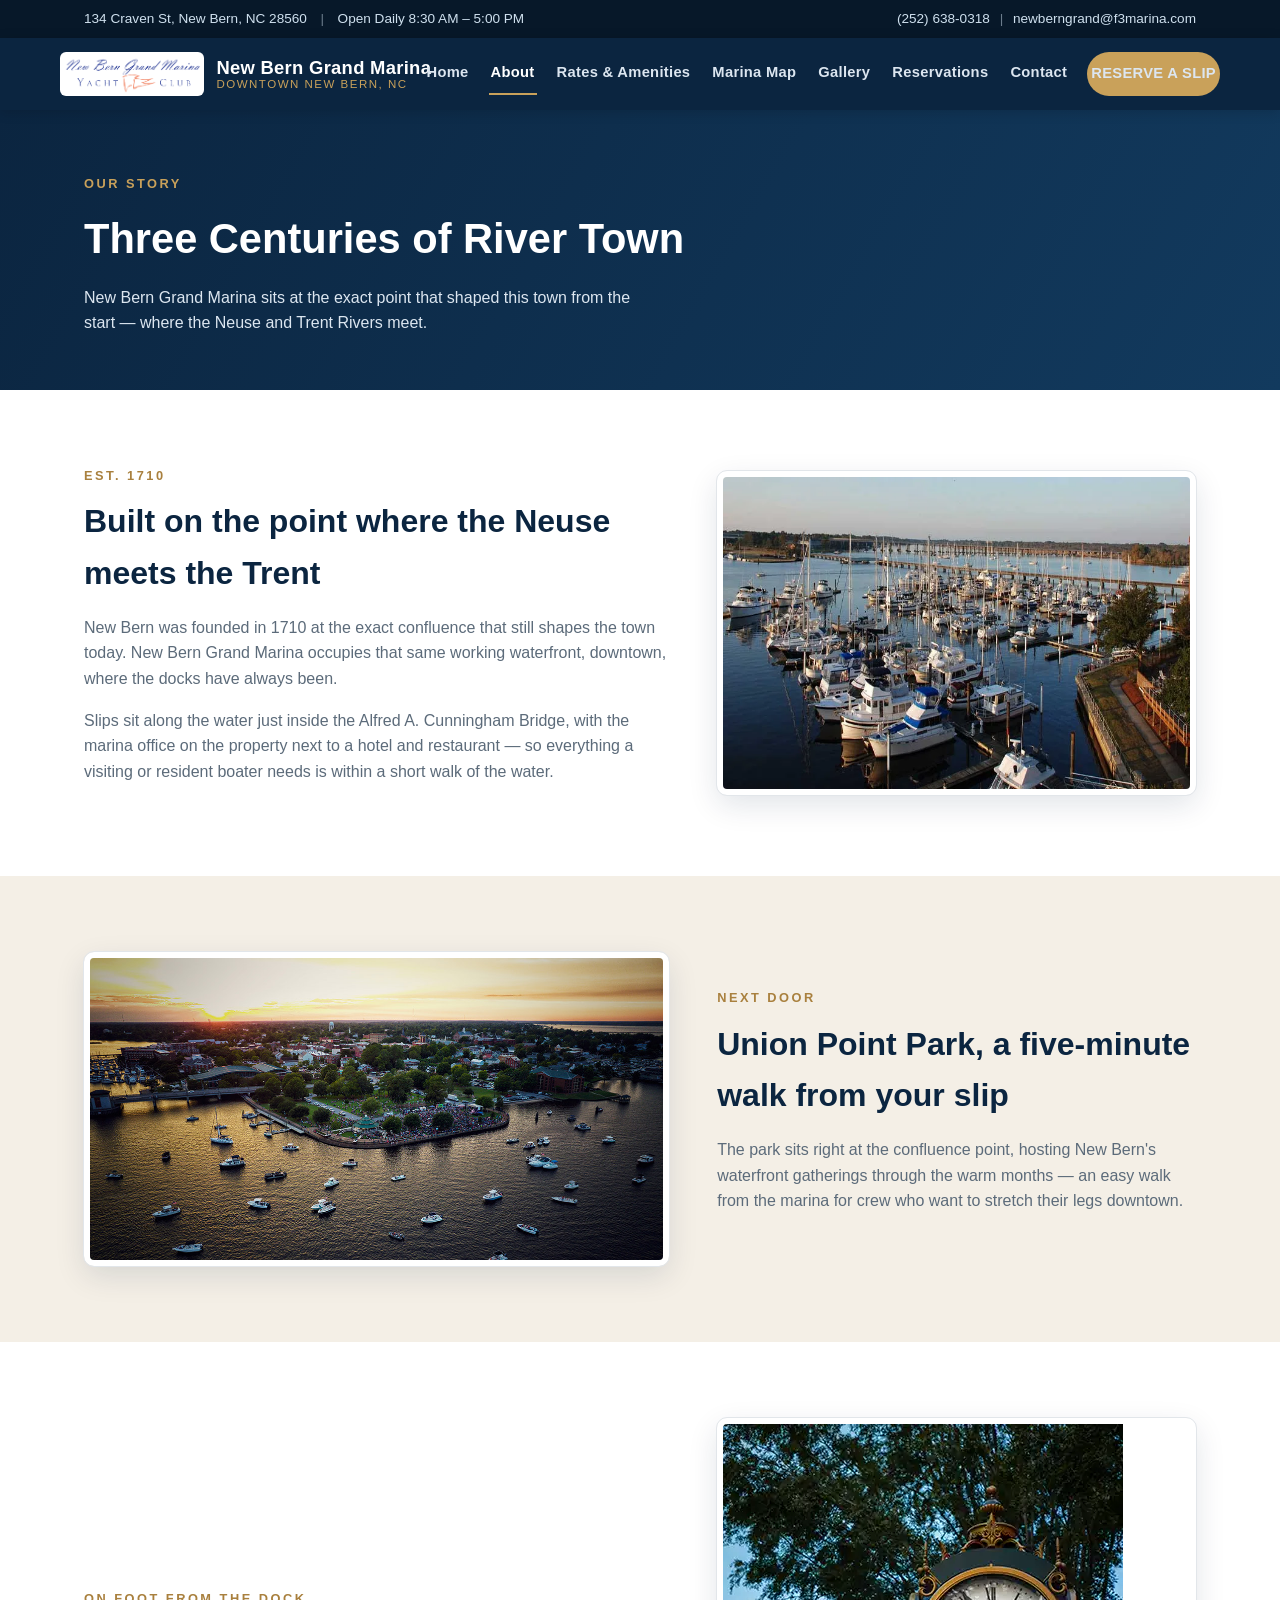
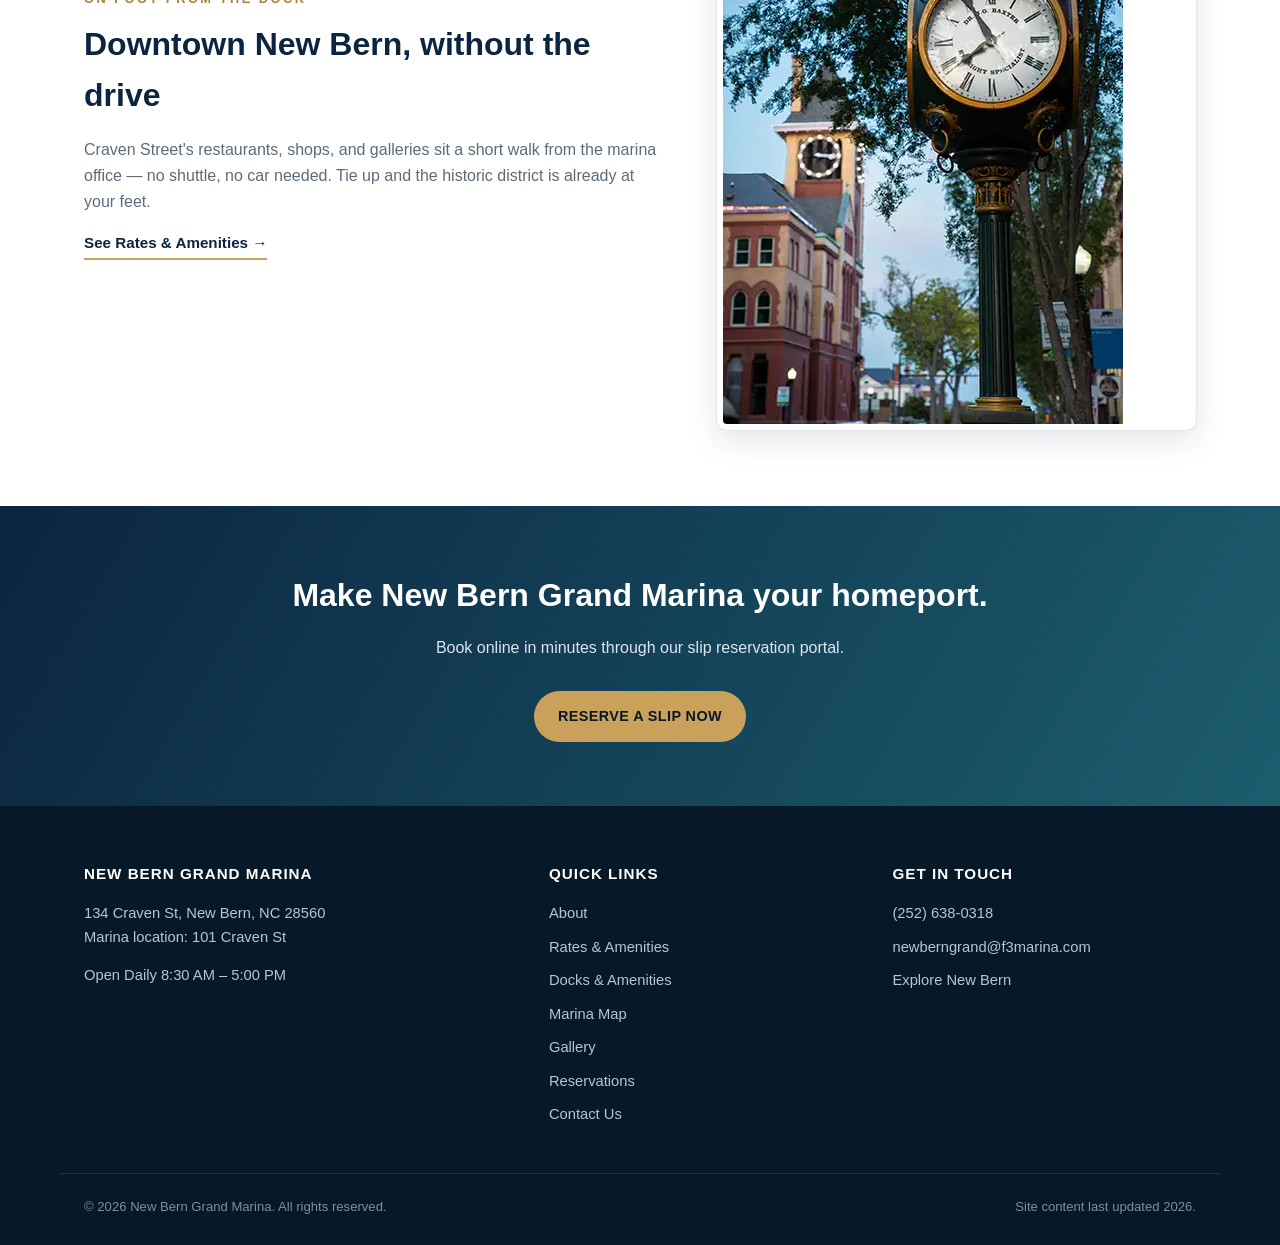
==== about.html @ 991ed27d "Add real photos and About/Amenities/Gallery/Reservations pages Pulls real local photo assets and exp" ====
<!DOCTYPE html>
<html lang="en">
<head>
<meta charset="UTF-8">
<meta name="viewport" content="width=device-width, initial-scale=1.0">
<title>About | New Bern Grand Marina</title>
<meta name="description" content="New Bern Grand Marina sits at the confluence of the Neuse and Trent Rivers, in the heart of historic downtown New Bern, North Carolina.">
<link rel="stylesheet" href="style.css">
</head>
<body>

<div class="topbar">
  <div class="container">
    <div>134 Craven St, New Bern, NC 28560 &nbsp;<span class="sep">|</span>&nbsp; Open Daily 8:30 AM &ndash; 5:00 PM</div>
    <div><a href="tel:+12526380318">(252) 638-0318</a> <span class="sep">|</span> <a href="mailto:newberngrand@f3marina.com">newberngrand@f3marina.com</a></div>
  </div>
</div>

<header class="site-header">
  <div class="container nav-wrap">
    <a href="index.html" class="brand">
      <img src="images/logo.png" alt="New Bern Grand Marina logo">
      <span class="brand-text">
        <span class="name">New Bern Grand Marina</span>
        <span class="tag">Downtown New Bern, NC</span>
      </span>
    </a>
    <button class="nav-toggle" aria-label="Toggle menu" onclick="document.querySelector('.main-nav').classList.toggle('open')">&#9776;</button>
    <nav class="main-nav">
      <a href="index.html">Home</a>
      <a href="about.html" class="active">About</a>
      <a href="rates.html">Rates &amp; Amenities</a>
      <a href="marina-map.html">Marina Map</a>
      <a href="gallery.html">Gallery</a>
      <a href="reservations.html">Reservations</a>
      <a href="contact.html">Contact</a>
      <a href="https://customer.marinago.com/fss2zz08/public" class="btn btn-gold nav-cta" target="_blank" rel="noopener">Reserve a Slip</a>
    </nav>
  </div>
</header>

<div class="page-hero">
  <div class="container">
    <div class="eyebrow">Our Story</div>
    <h1>Three Centuries of River Town</h1>
    <p>New Bern Grand Marina sits at the exact point that shaped this town from the start &mdash; where the Neuse and Trent Rivers meet.</p>
  </div>
</div>

<section>
  <div class="container grid-2">
    <div>
      <div class="eyebrow" style="color:var(--gold-dark);text-transform:uppercase;letter-spacing:2.5px;font-weight:700;font-size:0.8rem;margin-bottom:10px;">Est. 1710</div>
      <h2 style="color:var(--navy);font-size:clamp(1.5rem,3vw,2rem);margin:0 0 16px;">Built on the point where the Neuse meets the Trent</h2>
      <p style="color:var(--muted);">New Bern was founded in 1710 at the exact confluence that still shapes the town today. New Bern Grand Marina occupies that same working waterfront, downtown, where the docks have always been.</p>
      <p style="color:var(--muted);">Slips sit along the water just inside the Alfred A. Cunningham Bridge, with the marina office on the property next to a hotel and restaurant &mdash; so everything a visiting or resident boater needs is within a short walk of the water.</p>
    </div>
    <div>
      <div class="photo-frame">
        <img src="images/marina-golden-hour.webp" alt="New Bern Grand Marina docks at golden hour with downtown New Bern in the background">
      </div>
    </div>
  </div>
</section>

<section class="alt">
  <div class="container grid-2">
    <div>
      <div class="photo-frame">
        <img src="images/union-point-sunset.jpg" alt="Sunset over Union Point Park and the New Bern waterfront, with boats anchored offshore">
      </div>
    </div>
    <div>
      <div class="eyebrow" style="color:var(--gold-dark);text-transform:uppercase;letter-spacing:2.5px;font-weight:700;font-size:0.8rem;margin-bottom:10px;">Next Door</div>
      <h2 style="color:var(--navy);font-size:clamp(1.5rem,3vw,2rem);margin:0 0 16px;">Union Point Park, a five-minute walk from your slip</h2>
      <p style="color:var(--muted);">The park sits right at the confluence point, hosting New Bern's waterfront gatherings through the warm months &mdash; an easy walk from the marina for crew who want to stretch their legs downtown.</p>
    </div>
  </div>
</section>

<section>
  <div class="container grid-2">
    <div>
      <div class="eyebrow" style="color:var(--gold-dark);text-transform:uppercase;letter-spacing:2.5px;font-weight:700;font-size:0.8rem;margin-bottom:10px;">On Foot From the Dock</div>
      <h2 style="color:var(--navy);font-size:clamp(1.5rem,3vw,2rem);margin:0 0 16px;">Downtown New Bern, without the drive</h2>
      <p style="color:var(--muted);">Craven Street's restaurants, shops, and galleries sit a short walk from the marina office &mdash; no shuttle, no car needed. Tie up and the historic district is already at your feet.</p>
      <a href="rates.html" class="btn-ghost">See Rates &amp; Amenities &rarr;</a>
    </div>
    <div>
      <div class="photo-frame">
        <img src="images/downtown-clock.webp" alt="Historic clock on Craven Street in downtown New Bern near dusk">
      </div>
    </div>
  </div>
</section>

<div class="cta-banner">
  <div class="container">
    <h2>Make New Bern Grand Marina your homeport.</h2>
    <p>Book online in minutes through our slip reservation portal.</p>
    <a href="https://customer.marinago.com/fss2zz08/public" class="btn btn-gold" target="_blank" rel="noopener">Reserve a Slip Now</a>
  </div>
</div>

<footer class="site-footer">
  <div class="container footer-grid">
    <div>
      <h4>New Bern Grand Marina</h4>
      <p>134 Craven St, New Bern, NC 28560<br>Marina location: 101 Craven St</p>
      <p>Open Daily 8:30 AM &ndash; 5:00 PM</p>
    </div>
    <div>
      <h4>Quick Links</h4>
      <a class="flink" href="about.html">About</a>
      <a class="flink" href="rates.html">Rates &amp; Amenities</a>
      <a class="flink" href="amenities.html">Docks &amp; Amenities</a>
      <a class="flink" href="marina-map.html">Marina Map</a>
      <a class="flink" href="gallery.html">Gallery</a>
      <a class="flink" href="reservations.html">Reservations</a>
      <a class="flink" href="contact.html">Contact Us</a>
    </div>
    <div>
      <h4>Get In Touch</h4>
      <a class="flink" href="tel:+12526380318">(252) 638-0318</a>
      <a class="flink" href="mailto:newberngrand@f3marina.com">newberngrand@f3marina.com</a>
      <a class="flink" href="https://visitnewbern.com/" target="_blank" rel="noopener">Explore New Bern</a>
    </div>
  </div>
  <div class="container footer-bottom">
    <div>&copy; <span id="year"></span> New Bern Grand Marina. All rights reserved.</div>
    <div>Site content last updated 2026.</div>
  </div>
</footer>

<script>document.getElementById('year').textContent = new Date().getFullYear();</script>
</body>
</html>
---- style.css ----
/* New Bern Grand Marina — site styles */

:root {
  --navy: #0b2540;
  --navy-dark: #071829;
  --navy-mid: #123a5e;
  --teal: #1c5d6e;
  --gold: #c9a15a;
  --gold-dark: #a9803e;
  --sand: #f4efe6;
  --white: #ffffff;
  --ink: #1c2733;
  --muted: #5c6b7a;
  --line: #e2e6ea;
  --radius: 10px;
  --shadow: 0 10px 30px rgba(11, 37, 64, 0.12);
}

* { box-sizing: border-box; }

html { scroll-behavior: smooth; }

body {
  margin: 0;
  font-family: "Segoe UI", -apple-system, BlinkMacSystemFont, "Helvetica Neue", Arial, sans-serif;
  color: var(--ink);
  background: var(--white);
  line-height: 1.6;
}

img { max-width: 100%; display: block; }

a { color: inherit; text-decoration: none; }

.container {
  width: 100%;
  max-width: 1160px;
  margin: 0 auto;
  padding: 0 24px;
}

/* Top utility bar */
.topbar {
  background: var(--navy-dark);
  color: #cfe0ee;
  font-size: 0.85rem;
}
.topbar .container {
  display: flex;
  flex-wrap: wrap;
  gap: 8px 24px;
  align-items: center;
  justify-content: space-between;
  padding-top: 8px;
  padding-bottom: 8px;
}
.topbar a { color: #cfe0ee; }
.topbar a:hover { color: var(--gold); }
.topbar .sep { opacity: 0.5; margin: 0 6px; }

/* Header / nav */
header.site-header {
  background: var(--navy);
  box-shadow: 0 2px 12px rgba(0,0,0,0.15);
  position: sticky;
  top: 0;
  z-index: 50;
}
.nav-wrap {
  display: flex;
  align-items: center;
  justify-content: space-between;
  padding: 14px 0;
  gap: 20px;
}
.brand {
  display: flex;
  align-items: center;
  gap: 12px;
  color: var(--white);
}
.brand img {
  height: 44px;
  width: auto;
  background: var(--white);
  border-radius: 6px;
  padding: 3px;
}
.brand-text {
  display: flex;
  flex-direction: column;
  line-height: 1.15;
}
.brand-text .name {
  font-weight: 700;
  font-size: 1.15rem;
  letter-spacing: 0.3px;
  white-space: nowrap;
}
.brand-text .tag {
  font-size: 0.72rem;
  color: var(--gold);
  text-transform: uppercase;
  letter-spacing: 1.5px;
  white-space: nowrap;
}

nav.main-nav {
  display: flex;
  align-items: center;
  gap: 18px;
}
nav.main-nav a {
  color: #dce6f0;
  font-size: 0.92rem;
  font-weight: 600;
  letter-spacing: 0.3px;
  padding: 8px 2px;
  border-bottom: 2px solid transparent;
  transition: color 0.15s, border-color 0.15s;
  white-space: nowrap;
}
nav.main-nav a:hover,
nav.main-nav a.active {
  color: var(--white);
  border-bottom-color: var(--gold);
}

.btn {
  display: inline-block;
  padding: 12px 22px;
  border-radius: 999px;
  font-weight: 700;
  font-size: 0.9rem;
  letter-spacing: 0.4px;
  text-transform: uppercase;
  transition: transform 0.15s ease, box-shadow 0.15s ease, background 0.15s ease;
  border: 2px solid transparent;
}
.btn-gold {
  background: var(--gold);
  color: var(--navy-dark);
}
.btn-gold:hover {
  background: var(--gold-dark);
  transform: translateY(-1px);
  box-shadow: 0 6px 16px rgba(201,161,90,0.4);
}
.btn-outline {
  background: transparent;
  color: var(--white);
  border-color: rgba(255,255,255,0.5);
}
.btn-outline:hover {
  border-color: var(--white);
  background: rgba(255,255,255,0.08);
}

.nav-toggle {
  display: none;
  background: none;
  border: none;
  color: var(--white);
  font-size: 1.6rem;
  cursor: pointer;
}

/* Hero */
.hero {
  position: relative;
  color: var(--white);
  background:
    linear-gradient(160deg, rgba(7,24,41,0.88) 10%, rgba(18,58,94,0.72) 55%, rgba(28,93,110,0.65) 100%),
    repeating-linear-gradient(115deg, rgba(255,255,255,0.05) 0 2px, transparent 2px 40px),
    linear-gradient(120deg, #0b2540 0%, #123a5e 45%, #1c5d6e 100%);
  padding: 110px 0 90px;
  overflow: hidden;
}
.hero::after {
  content: "";
  position: absolute;
  left: 0; right: 0; bottom: -1px;
  height: 60px;
  background: var(--white);
  clip-path: polygon(0 60%, 5% 55%, 12% 62%, 20% 50%, 30% 62%, 40% 48%, 52% 62%, 62% 50%, 74% 64%, 85% 50%, 93% 62%, 100% 55%, 100% 100%, 0 100%);
}
.hero .container { position: relative; z-index: 2; }
.hero-eyebrow {
  color: var(--gold);
  text-transform: uppercase;
  letter-spacing: 3px;
  font-weight: 700;
  font-size: 0.85rem;
  margin-bottom: 18px;
}
.hero h1 {
  font-size: clamp(2.1rem, 4.5vw, 3.4rem);
  line-height: 1.15;
  margin: 0 0 20px;
  max-width: 720px;
}
.hero p.lead {
  font-size: 1.15rem;
  color: #dce6f0;
  max-width: 560px;
  margin: 0 0 34px;
}
.hero-ctas { display: flex; gap: 16px; flex-wrap: wrap; }

/* Quick facts strip */
.facts {
  background: var(--sand);
  border-bottom: 1px solid var(--line);
}
.facts .container {
  display: grid;
  grid-template-columns: repeat(4, 1fr);
  gap: 20px;
  padding-top: 32px;
  padding-bottom: 32px;
}
.facts .container.facts-row {
  display: flex;
  align-items: center;
  justify-content: center;
  flex-wrap: wrap;
  gap: 28px;
}
.fact {
  text-align: center;
  padding: 0 8px;
}
.facts-row .fact {
  flex: 0 1 180px;
}
.fact .num {
  font-size: 1.6rem;
  font-weight: 800;
  color: var(--navy);
}
.fact .label {
  font-size: 0.85rem;
  color: var(--muted);
  margin-top: 4px;
}
.boat-icon {
  flex: 0 0 auto;
  color: var(--gold-dark);
}
.boat-icon svg {
  width: 48px;
  height: 36px;
  display: block;
}

/* Sections */
section { padding: 76px 0; }
section.alt { background: var(--sand); }
.section-head {
  max-width: 640px;
  margin: 0 auto 48px;
  text-align: center;
}
.section-head .eyebrow {
  color: var(--gold-dark);
  text-transform: uppercase;
  letter-spacing: 2.5px;
  font-weight: 700;
  font-size: 0.8rem;
  margin-bottom: 10px;
}
.section-head h2 {
  font-size: clamp(1.6rem, 3vw, 2.2rem);
  color: var(--navy);
  margin: 0 0 14px;
}
.section-head p {
  color: var(--muted);
  margin: 0;
}

/* Amenity cards */
.grid-3 {
  display: grid;
  grid-template-columns: repeat(3, 1fr);
  gap: 26px;
}
.grid-2 {
  display: grid;
  grid-template-columns: 1.1fr 0.9fr;
  gap: 48px;
  align-items: center;
}
.card {
  background: var(--white);
  border: 1px solid var(--line);
  border-radius: var(--radius);
  padding: 30px 26px;
  box-shadow: var(--shadow);
}
.card .icon {
  width: 52px;
  height: 52px;
  border-radius: 50%;
  background: var(--navy);
  color: var(--gold);
  display: flex;
  align-items: center;
  justify-content: center;
  font-size: 1.4rem;
  margin-bottom: 18px;
}
.card h3 {
  margin: 0 0 8px;
  color: var(--navy);
  font-size: 1.1rem;
}
.card p {
  margin: 0;
  color: var(--muted);
  font-size: 0.95rem;
}

/* Info callout */
.callout {
  background: var(--navy);
  color: var(--white);
  border-radius: var(--radius);
  padding: 40px;
}
.callout h3 { color: var(--gold); margin-top: 0; }
.callout p { color: #dce6f0; }

/* Photo frame */
.photo-frame {
  border-radius: var(--radius);
  overflow: hidden;
  box-shadow: var(--shadow);
  border: 6px solid var(--white);
  outline: 1px solid var(--line);
}

/* Rates table */
.rates-table {
  width: 100%;
  border-collapse: collapse;
  background: var(--white);
  border-radius: var(--radius);
  overflow: hidden;
  box-shadow: var(--shadow);
}
.rates-table th, .rates-table td {
  padding: 16px 20px;
  text-align: left;
  border-bottom: 1px solid var(--line);
}
.rates-table th {
  background: var(--navy);
  color: var(--white);
  font-size: 0.85rem;
  text-transform: uppercase;
  letter-spacing: 0.5px;
}
.rates-table tr:last-child td { border-bottom: none; }
.rates-table td.price {
  font-weight: 700;
  color: var(--navy);
  white-space: nowrap;
}
.note-list {
  margin-top: 26px;
  padding: 22px 24px;
  background: var(--sand);
  border-left: 4px solid var(--gold);
  border-radius: 6px;
}
.note-list ul { margin: 8px 0 0; padding-left: 20px; color: var(--muted); }
.note-list p:first-child { margin-top: 0; font-weight: 700; color: var(--navy); }

/* CTA banner */
.cta-banner {
  background: linear-gradient(120deg, var(--navy) 0%, var(--teal) 100%);
  color: var(--white);
  text-align: center;
  padding: 64px 0;
}
.cta-banner h2 { margin: 0 0 14px; font-size: clamp(1.5rem, 3vw, 2rem); }
.cta-banner p { color: #dce6f0; margin: 0 0 30px; }

/* Ghost link (for light backgrounds) */
.btn-ghost {
  display: inline-flex;
  align-items: center;
  gap: 8px;
  color: var(--navy);
  font-weight: 700;
  font-size: 0.95rem;
  border-bottom: 2px solid var(--gold);
  padding-bottom: 2px;
}
.btn-ghost:hover { color: var(--gold-dark); }

/* Checklist */
.list-check {
  list-style: none;
  margin: 0;
  padding: 0;
}
.list-check li {
  display: flex;
  align-items: flex-start;
  gap: 12px;
  margin-bottom: 14px;
  color: var(--ink);
}
.list-check svg {
  flex: 0 0 auto;
  width: 20px;
  height: 20px;
  color: var(--gold-dark);
  margin-top: 2px;
}

/* Gallery */
.gallery-grid {
  display: grid;
  grid-template-columns: repeat(3, 1fr);
  gap: 24px;
}
.gallery-grid .photo-frame img {
  aspect-ratio: 4/3;
  object-fit: cover;
  width: 100%;
}
.gallery-caption {
  text-align: center;
  color: var(--muted);
  font-size: 0.88rem;
  margin: 10px 0 0;
}
@media (max-width: 900px) {
  .gallery-grid { grid-template-columns: 1fr 1fr; }
}
@media (max-width: 600px) {
  .gallery-grid { grid-template-columns: 1fr; }
}

/* Contact page */
.contact-grid {
  display: grid;
  grid-template-columns: 1fr 1fr;
  gap: 40px;
}
.contact-card {
  background: var(--white);
  border: 1px solid var(--line);
  border-radius: var(--radius);
  padding: 28px;
  box-shadow: var(--shadow);
  margin-bottom: 20px;
}
.contact-card h3 {
  color: var(--navy);
  margin-top: 0;
  font-size: 1.05rem;
}
.contact-card .row {
  display: flex;
  gap: 12px;
  margin-bottom: 10px;
  font-size: 0.96rem;
}
.contact-card .row strong { color: var(--navy); min-width: 82px; display: inline-block; }
.map-embed {
  border-radius: var(--radius);
  overflow: hidden;
  box-shadow: var(--shadow);
  border: 1px solid var(--line);
}
.map-embed iframe { width: 100%; height: 260px; border: 0; display: block; }

/* Footer */
footer.site-footer {
  background: var(--navy-dark);
  color: #b7c6d4;
  padding: 56px 0 28px;
}
.footer-grid {
  display: grid;
  grid-template-columns: 1.4fr 1fr 1fr;
  gap: 40px;
  padding-bottom: 36px;
  border-bottom: 1px solid rgba(255,255,255,0.1);
}
.footer-grid h4 {
  color: var(--white);
  font-size: 0.95rem;
  text-transform: uppercase;
  letter-spacing: 1px;
  margin: 0 0 16px;
}
.footer-grid p, .footer-grid a { color: #b7c6d4; font-size: 0.92rem; }
.footer-grid a:hover { color: var(--gold); }
.footer-grid .flink { display: block; margin-bottom: 10px; }
.footer-bottom {
  padding-top: 22px;
  display: flex;
  justify-content: space-between;
  flex-wrap: wrap;
  gap: 10px;
  font-size: 0.82rem;
  color: #7c8ea0;
}

/* Page hero (interior pages) */
.page-hero {
  background: linear-gradient(120deg, var(--navy) 0%, var(--navy-mid) 100%);
  color: var(--white);
  padding: 64px 0 54px;
}
.page-hero .eyebrow {
  color: var(--gold);
  text-transform: uppercase;
  letter-spacing: 2.5px;
  font-weight: 700;
  font-size: 0.8rem;
  margin-bottom: 12px;
}
.page-hero h1 { margin: 0; font-size: clamp(1.8rem, 3.5vw, 2.6rem); }
.page-hero p { color: #dce6f0; margin: 12px 0 0; max-width: 560px; }

.map-caption {
  text-align: center;
  color: var(--muted);
  margin-top: 16px;
  font-size: 0.92rem;
}

/* Responsive */
@media (max-width: 900px) {
  .grid-3 { grid-template-columns: 1fr 1fr; }
  .grid-2 { grid-template-columns: 1fr; }
  .contact-grid { grid-template-columns: 1fr; }
  .footer-grid { grid-template-columns: 1fr 1fr; }
  .facts .container { grid-template-columns: 1fr 1fr; }
  .boat-icon { display: none; }
}

@media (max-width: 1180px) {
  nav.main-nav {
    position: absolute;
    top: 100%;
    left: 0;
    right: 0;
    background: var(--navy);
    flex-direction: column;
    align-items: flex-start;
    padding: 12px 24px 20px;
    gap: 14px;
    display: none;
    box-shadow: 0 12px 20px rgba(0,0,0,0.2);
  }
  nav.main-nav.open { display: flex; }
  .nav-toggle { display: block; }
  .nav-cta { margin-top: 6px; }
}

@media (max-width: 720px) {
  .grid-3 { grid-template-columns: 1fr; }
  .footer-grid { grid-template-columns: 1fr; }
  .facts .container { grid-template-columns: 1fr 1fr; }
  .hero { padding: 80px 0 70px; }
}

@media (max-width: 480px) {
  .brand { min-width: 0; }
  .brand-text { min-width: 0; overflow: hidden; }
  .brand-text .name {
    font-size: 0.95rem;
    overflow: hidden;
    text-overflow: ellipsis;
  }
  .brand-text .tag { display: none; }
  .brand img { height: 36px; }
}
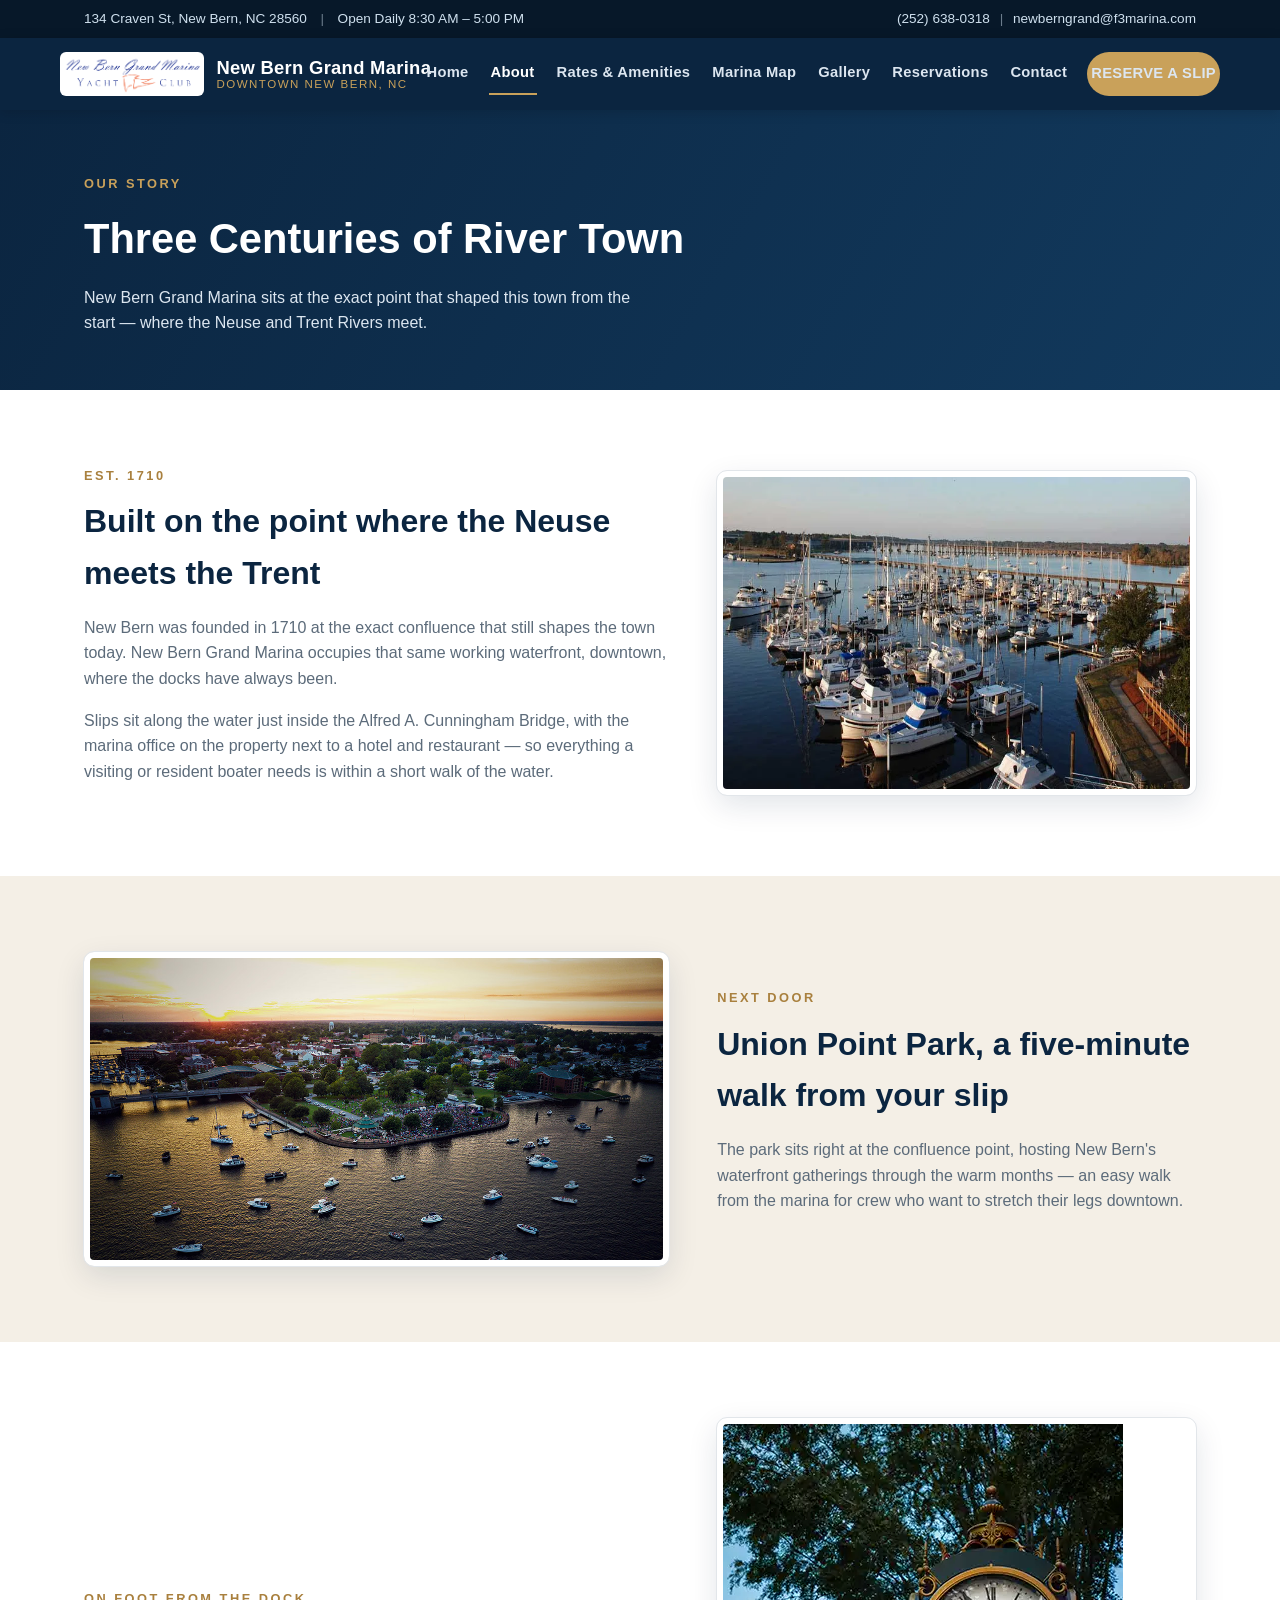
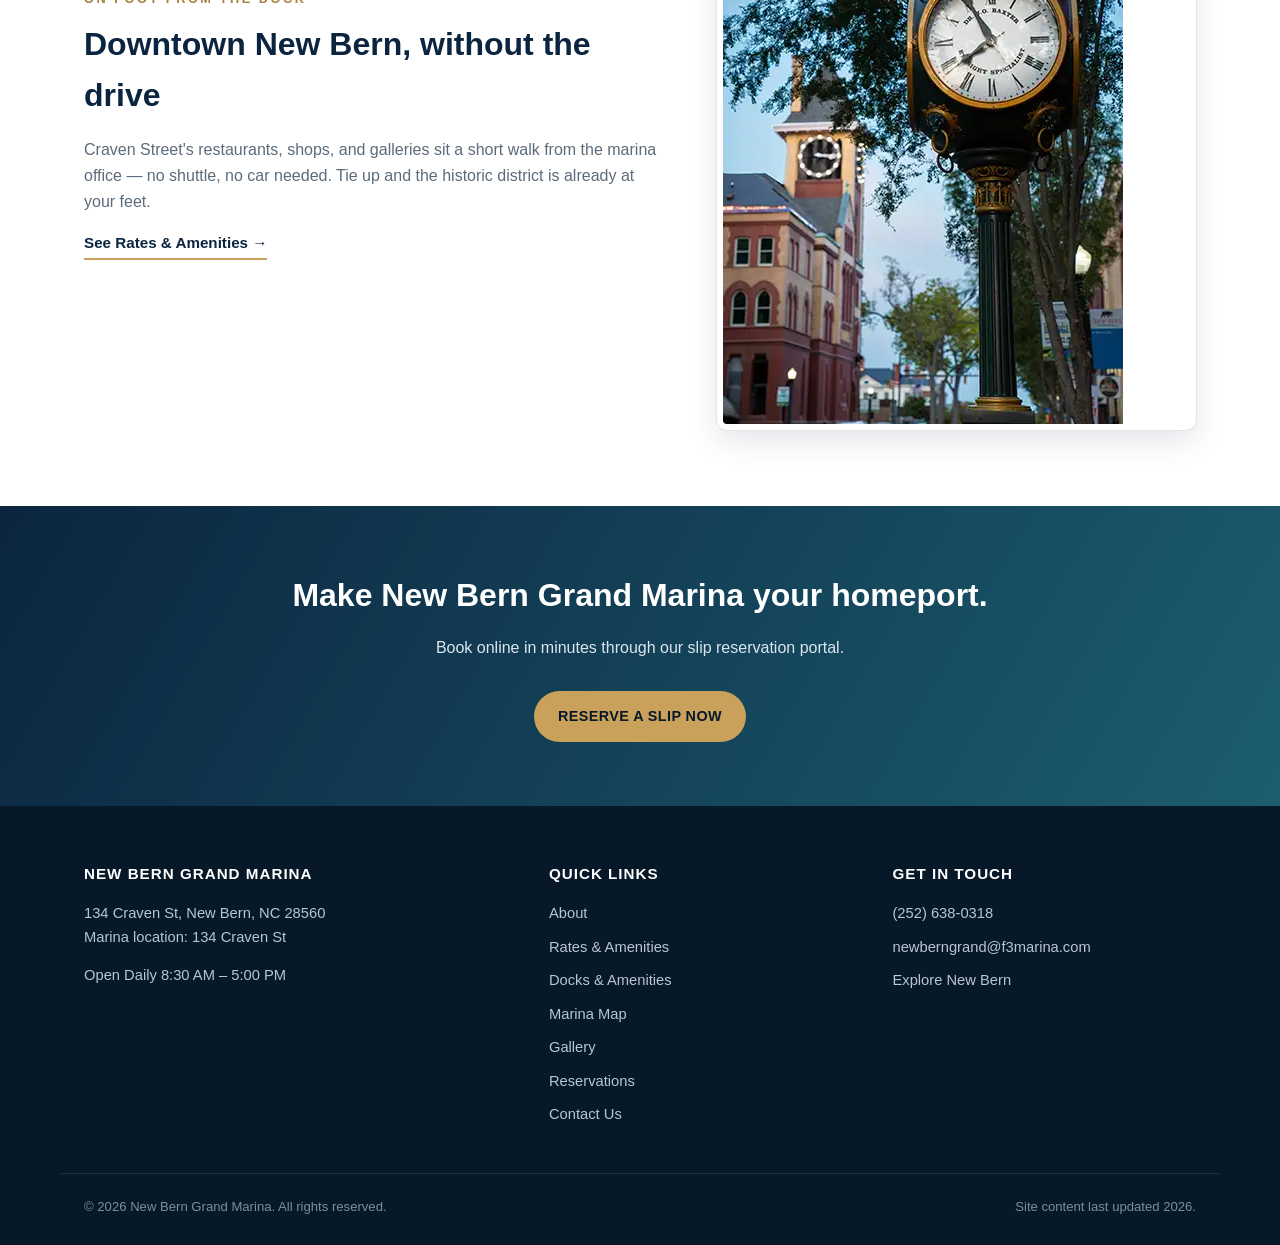
==== commit 7c77a890: "Correct remaining 101 Craven St references to 134 Craven St Co-Authored-By: Claude Sonnet 5 <noreply" ====
--- a/about.html
+++ b/about.html
@@ -106,7 +106,7 @@
   <div class="container footer-grid">
     <div>
       <h4>New Bern Grand Marina</h4>
-      <p>134 Craven St, New Bern, NC 28560<br>Marina location: 101 Craven St</p>
+      <p>134 Craven St, New Bern, NC 28560<br>Marina location: 134 Craven St</p>
       <p>Open Daily 8:30 AM &ndash; 5:00 PM</p>
     </div>
     <div>
--- a/style.css
+++ b/style.css
@@ -170,9 +170,10 @@
   position: relative;
   color: var(--white);
   background:
-    linear-gradient(160deg, rgba(7,24,41,0.88) 10%, rgba(18,58,94,0.72) 55%, rgba(28,93,110,0.65) 100%),
-    repeating-linear-gradient(115deg, rgba(255,255,255,0.05) 0 2px, transparent 2px 40px),
-    linear-gradient(120deg, #0b2540 0%, #123a5e 45%, #1c5d6e 100%);
+    linear-gradient(160deg, rgba(7,24,41,0.88) 10%, rgba(18,58,94,0.72) 55%, rgba(28,93,110,0.55) 100%),
+    url('images/waterview.png');
+  background-size: cover;
+  background-position: center 87%;
   padding: 110px 0 90px;
   overflow: hidden;
 }
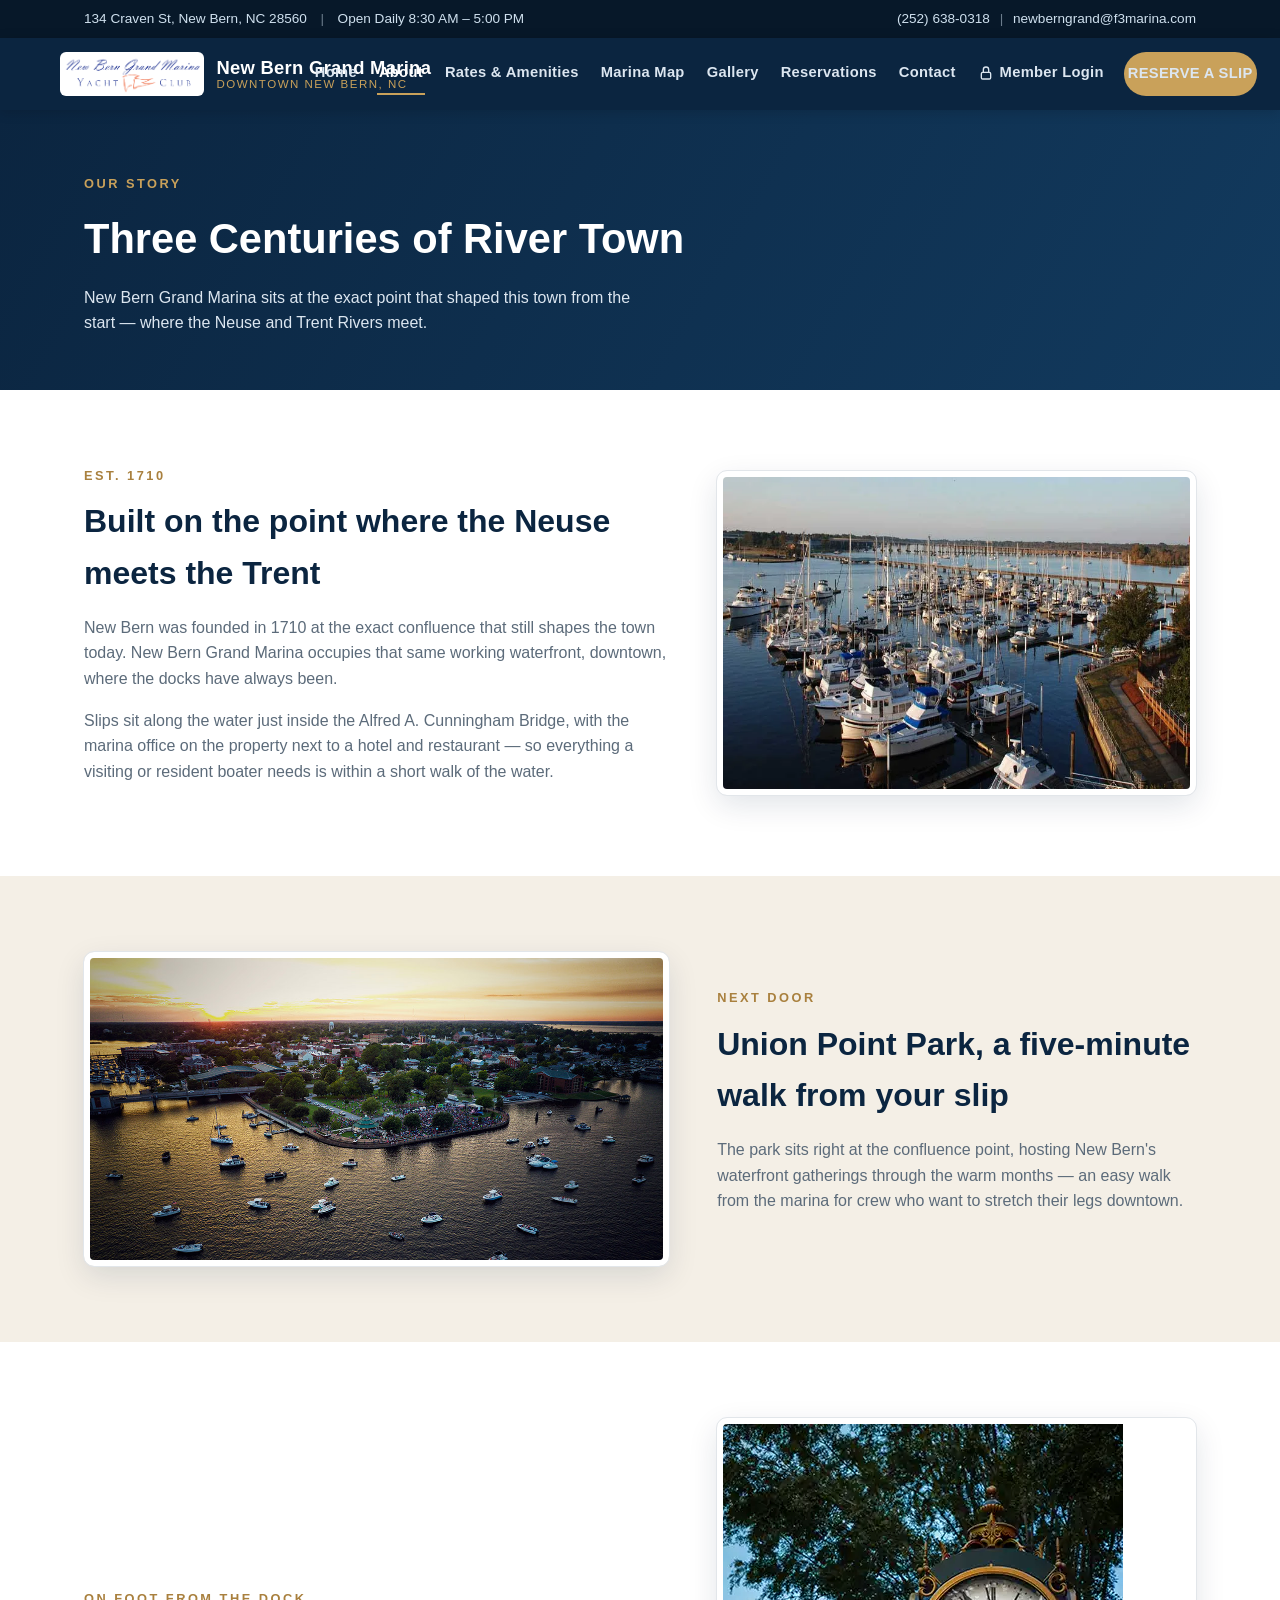
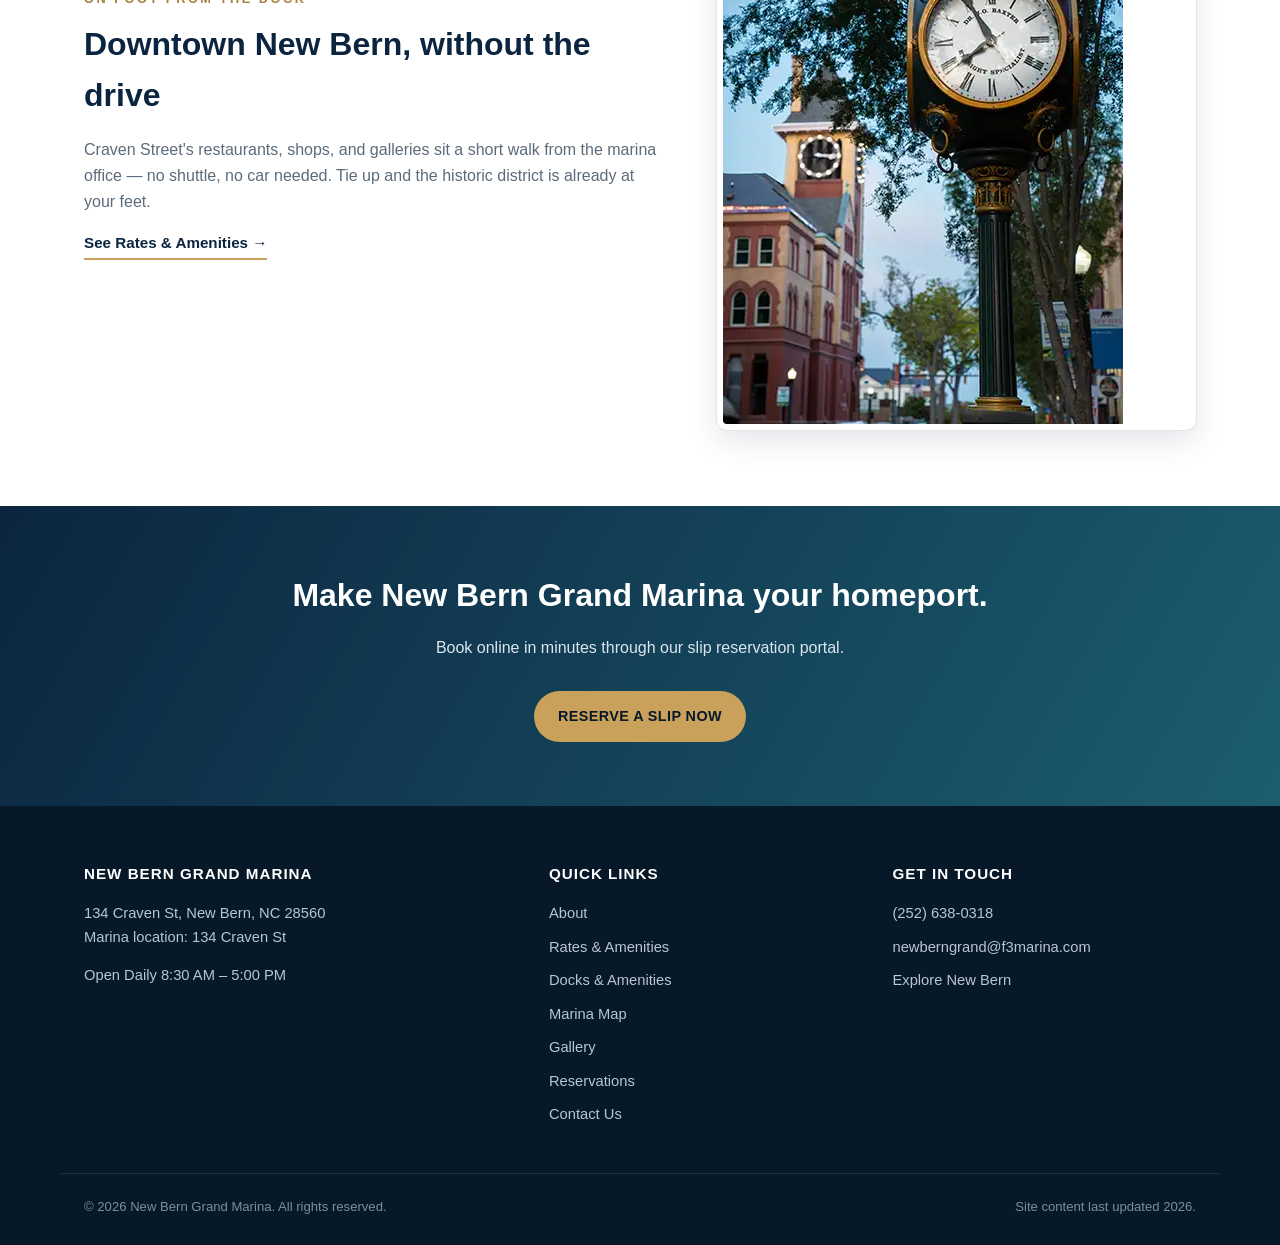
==== commit 57b5dc9e: "Add member login link with password-gated placeholder page Adds a Member Login item to the nav (show" ====
--- a/about.html
+++ b/about.html
@@ -34,6 +34,10 @@
       <a href="gallery.html">Gallery</a>
       <a href="reservations.html">Reservations</a>
       <a href="contact.html">Contact</a>
+      <a href="member-portal.html" id="memberLoginTrigger" class="member-login-link">
+        <svg viewBox="0 0 24 24" fill="none" stroke="currentColor" stroke-width="2" stroke-linecap="round" stroke-linejoin="round" aria-hidden="true"><rect x="5" y="11" width="14" height="10" rx="2"/><path d="M8 11V7a4 4 0 0 1 8 0v4"/></svg>
+        Member Login
+      </a>
       <a href="https://customer.marinago.com/fss2zz08/public" class="btn btn-gold nav-cta" target="_blank" rel="noopener">Reserve a Slip</a>
     </nav>
   </div>
@@ -127,11 +131,30 @@
     </div>
   </div>
   <div class="container footer-bottom">
-    <div>&copy; <span id="year"></span> New Bern Grand Marina. All rights reserved.</div>
+    <div><a href="website-setup-guide.pdf" target="_blank" rel="noopener" style="color:inherit;text-decoration:none;">&copy; <span id="year"></span> New Bern Grand Marina. All rights reserved.</a></div>
     <div>Site content last updated 2026.</div>
   </div>
 </footer>
 
+<nav class="mobile-action-bar" aria-label="Quick actions">
+  <a href="tel:+12526380318">
+    <svg viewBox="0 0 24 24" fill="none" stroke="currentColor" stroke-width="2" stroke-linecap="round" stroke-linejoin="round"><path d="M22 16.92v3a2 2 0 0 1-2.18 2 19.79 19.79 0 0 1-8.63-3.07 19.5 19.5 0 0 1-6-6 19.79 19.79 0 0 1-3.07-8.67A2 2 0 0 1 4.11 2h3a2 2 0 0 1 2 1.72c.127.96.361 1.903.7 2.81a2 2 0 0 1-.45 2.11L8.09 9.91a16 16 0 0 0 6 6l1.27-1.27a2 2 0 0 1 2.11-.45c.907.339 1.85.573 2.81.7A2 2 0 0 1 22 16.92z"/></svg>
+    <span>Call</span>
+  </a>
+  <a href="marina-map.html">
+    <svg viewBox="0 0 24 24" fill="none" stroke="currentColor" stroke-width="2" stroke-linecap="round" stroke-linejoin="round"><path d="M21 10c0 7-9 13-9 13s-9-6-9-13a9 9 0 0 1 18 0z"/><circle cx="12" cy="10" r="3"/></svg>
+    <span>Map</span>
+  </a>
+  <a href="index.html#bridge">
+    <svg viewBox="0 0 24 24" fill="none" stroke="currentColor" stroke-width="2" stroke-linecap="round" stroke-linejoin="round"><circle cx="12" cy="12" r="2"/><path d="M16.24 7.76a6 6 0 0 1 0 8.49M7.76 7.76a6 6 0 0 0 0 8.49M19.07 4.93a10 10 0 0 1 0 14.14M4.93 4.93a10 10 0 0 0 0 14.14"/></svg>
+    <span>Bridge</span>
+  </a>
+  <a href="https://customer.marinago.com/fss2zz08/public" class="primary" target="_blank" rel="noopener">
+    <svg viewBox="0 0 24 24" fill="none" stroke="currentColor" stroke-width="2" stroke-linecap="round" stroke-linejoin="round"><circle cx="12" cy="5" r="3"/><path d="M12 22V8"/><path d="M5 12H2a10 10 0 0 0 20 0h-3"/></svg>
+    <span>Reserve</span>
+  </a>
+</nav>
 <script>document.getElementById('year').textContent = new Date().getFullYear();</script>
+<script src="member-login.js"></script>
 </body>
 </html>
--- a/style.css
+++ b/style.css
@@ -162,6 +162,90 @@
   border: none;
   color: var(--white);
   font-size: 1.6rem;
+  cursor: pointer;
+}
+
+/* Member login link */
+.member-login-link {
+  display: inline-flex;
+  align-items: center;
+  gap: 6px;
+}
+.member-login-link svg {
+  width: 16px;
+  height: 16px;
+  flex: 0 0 auto;
+}
+
+/* Member login modal */
+.member-login-overlay {
+  display: none;
+  position: fixed;
+  inset: 0;
+  z-index: 200;
+  background: rgba(7, 24, 41, 0.65);
+  align-items: center;
+  justify-content: center;
+  padding: 20px;
+}
+.member-login-overlay.open {
+  display: flex;
+}
+.member-login-modal {
+  position: relative;
+  width: 100%;
+  max-width: 360px;
+  background: var(--white);
+  border-radius: var(--radius);
+  box-shadow: var(--shadow);
+  padding: 32px 28px 28px;
+}
+.member-login-modal h3 {
+  color: var(--navy);
+  margin: 0 0 8px;
+  font-size: 1.2rem;
+}
+.member-login-modal p {
+  color: var(--muted);
+  margin: 0 0 18px;
+  font-size: 0.92rem;
+}
+.member-login-close {
+  position: absolute;
+  top: 12px;
+  right: 14px;
+  background: none;
+  border: none;
+  font-size: 1.4rem;
+  line-height: 1;
+  color: var(--muted);
+  cursor: pointer;
+}
+.member-login-close:hover { color: var(--navy); }
+#memberLoginForm {
+  display: flex;
+  flex-direction: column;
+  gap: 14px;
+}
+#memberLoginPassword {
+  width: 100%;
+  padding: 12px 14px;
+  border: 1px solid var(--line);
+  border-radius: 8px;
+  font-size: 0.95rem;
+}
+#memberLoginPassword:focus {
+  outline: none;
+  border-color: var(--gold);
+}
+.member-login-error {
+  color: #b3392f;
+  font-size: 0.86rem;
+  margin: -4px 0 0;
+}
+#memberLoginForm button.btn {
+  width: 100%;
+  border: none;
   cursor: pointer;
 }
 
@@ -564,6 +648,17 @@
   nav.main-nav.open { display: flex; }
   .nav-toggle { display: block; }
   .nav-cta { margin-top: 6px; }
+
+  /* Surface Marina Map & Reservations near the top of the mobile menu */
+  nav.main-nav a:nth-child(1) { order: 1; }
+  nav.main-nav a:nth-child(2) { order: 4; }
+  nav.main-nav a:nth-child(3) { order: 5; }
+  nav.main-nav a:nth-child(4) { order: 2; }
+  nav.main-nav a:nth-child(5) { order: 6; }
+  nav.main-nav a:nth-child(6) { order: 3; }
+  nav.main-nav a:nth-child(7) { order: 7; }
+  nav.main-nav a:nth-child(8) { order: 9; }
+  nav.main-nav a:nth-child(9) { order: 8; }
 }
 
 @media (max-width: 720px) {
@@ -571,6 +666,47 @@
   .footer-grid { grid-template-columns: 1fr; }
   .facts .container { grid-template-columns: 1fr 1fr; }
   .hero { padding: 80px 0 70px; }
+}
+
+#bridge { scroll-margin-top: 110px; }
+
+/* Mobile quick-action bar */
+.mobile-action-bar { display: none; }
+@media (max-width: 720px) {
+  body { padding-bottom: 66px; }
+  .mobile-action-bar {
+    display: flex;
+    position: fixed;
+    left: 0;
+    right: 0;
+    bottom: 0;
+    z-index: 60;
+    background: var(--navy);
+    border-top: 1px solid rgba(255,255,255,0.1);
+    box-shadow: 0 -6px 18px rgba(0,0,0,0.25);
+  }
+  .mobile-action-bar a {
+    flex: 1;
+    display: flex;
+    flex-direction: column;
+    align-items: center;
+    justify-content: center;
+    gap: 3px;
+    padding: 9px 4px 8px;
+    color: #dce6f0;
+    font-size: 0.66rem;
+    font-weight: 700;
+    text-transform: uppercase;
+    letter-spacing: 0.3px;
+  }
+  .mobile-action-bar a svg {
+    width: 19px;
+    height: 19px;
+  }
+  .mobile-action-bar a.primary {
+    background: var(--gold);
+    color: var(--navy-dark);
+  }
 }
 
 @media (max-width: 480px) {
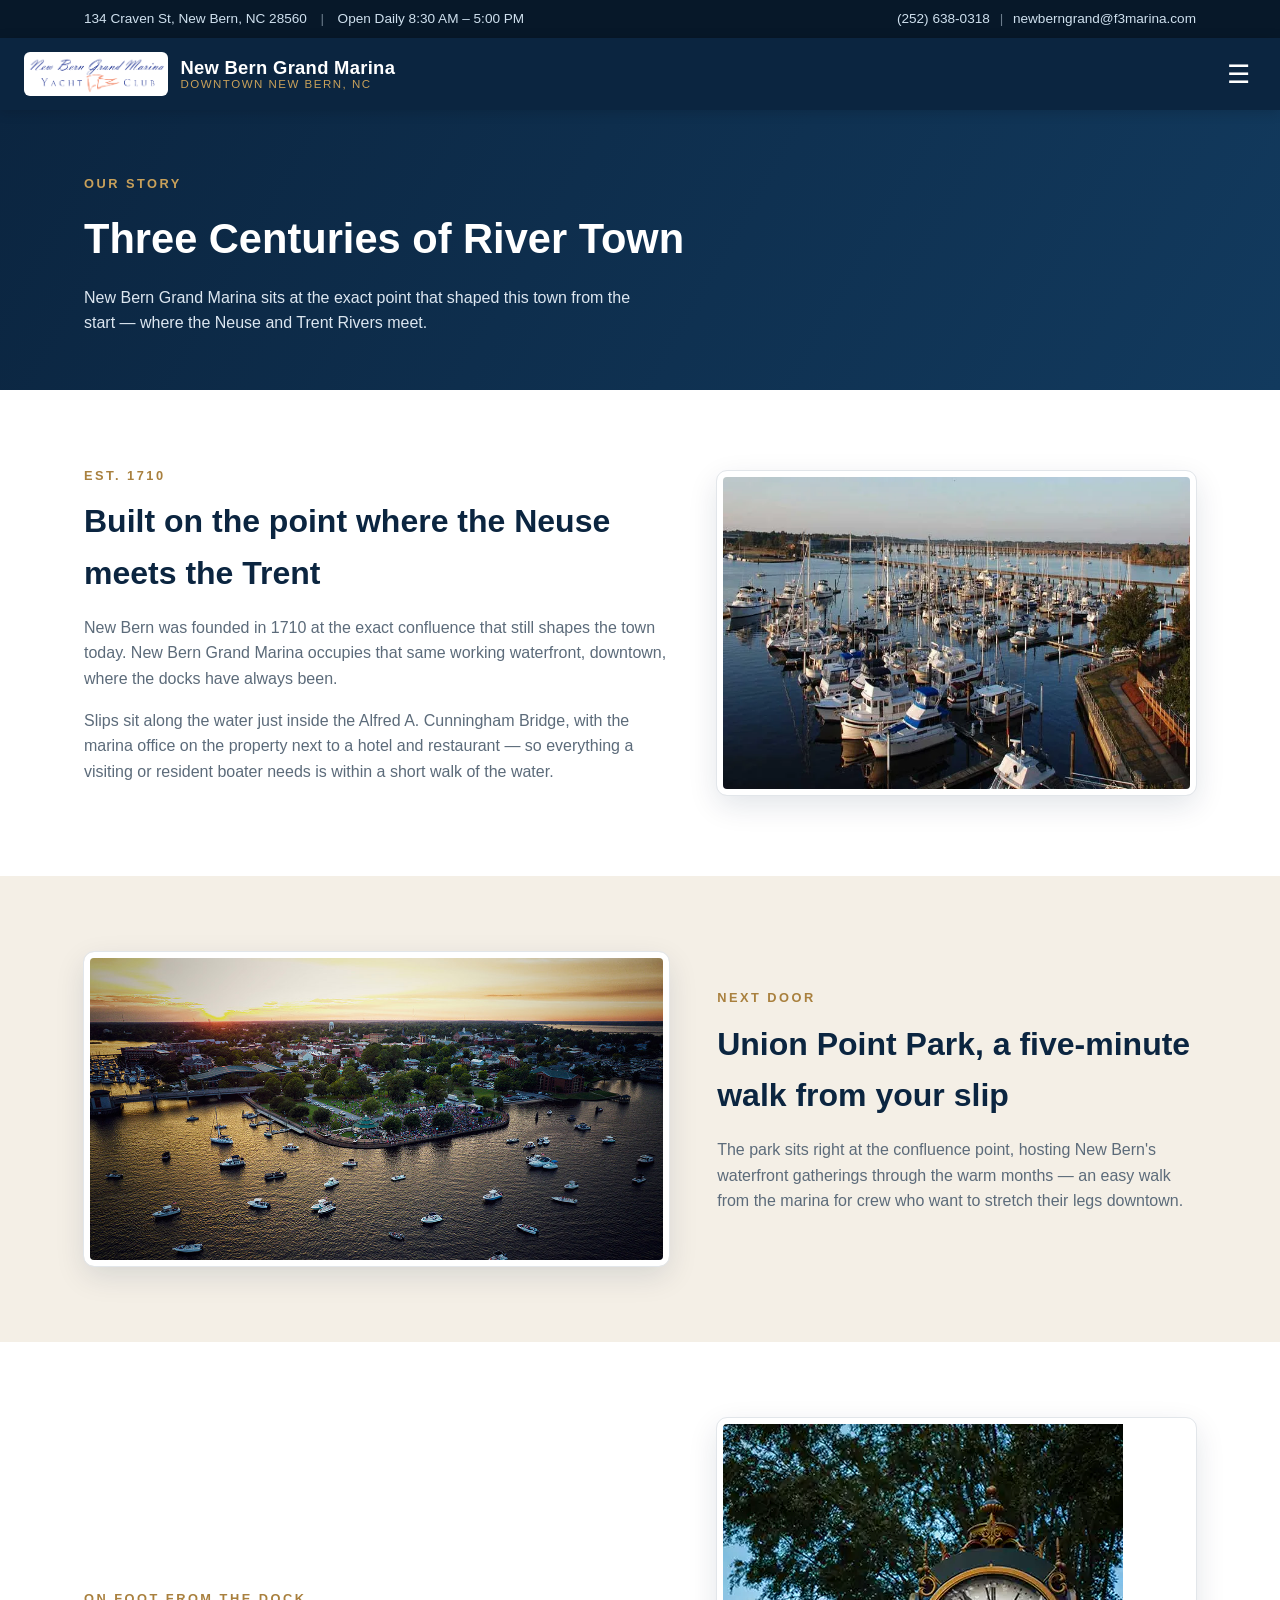
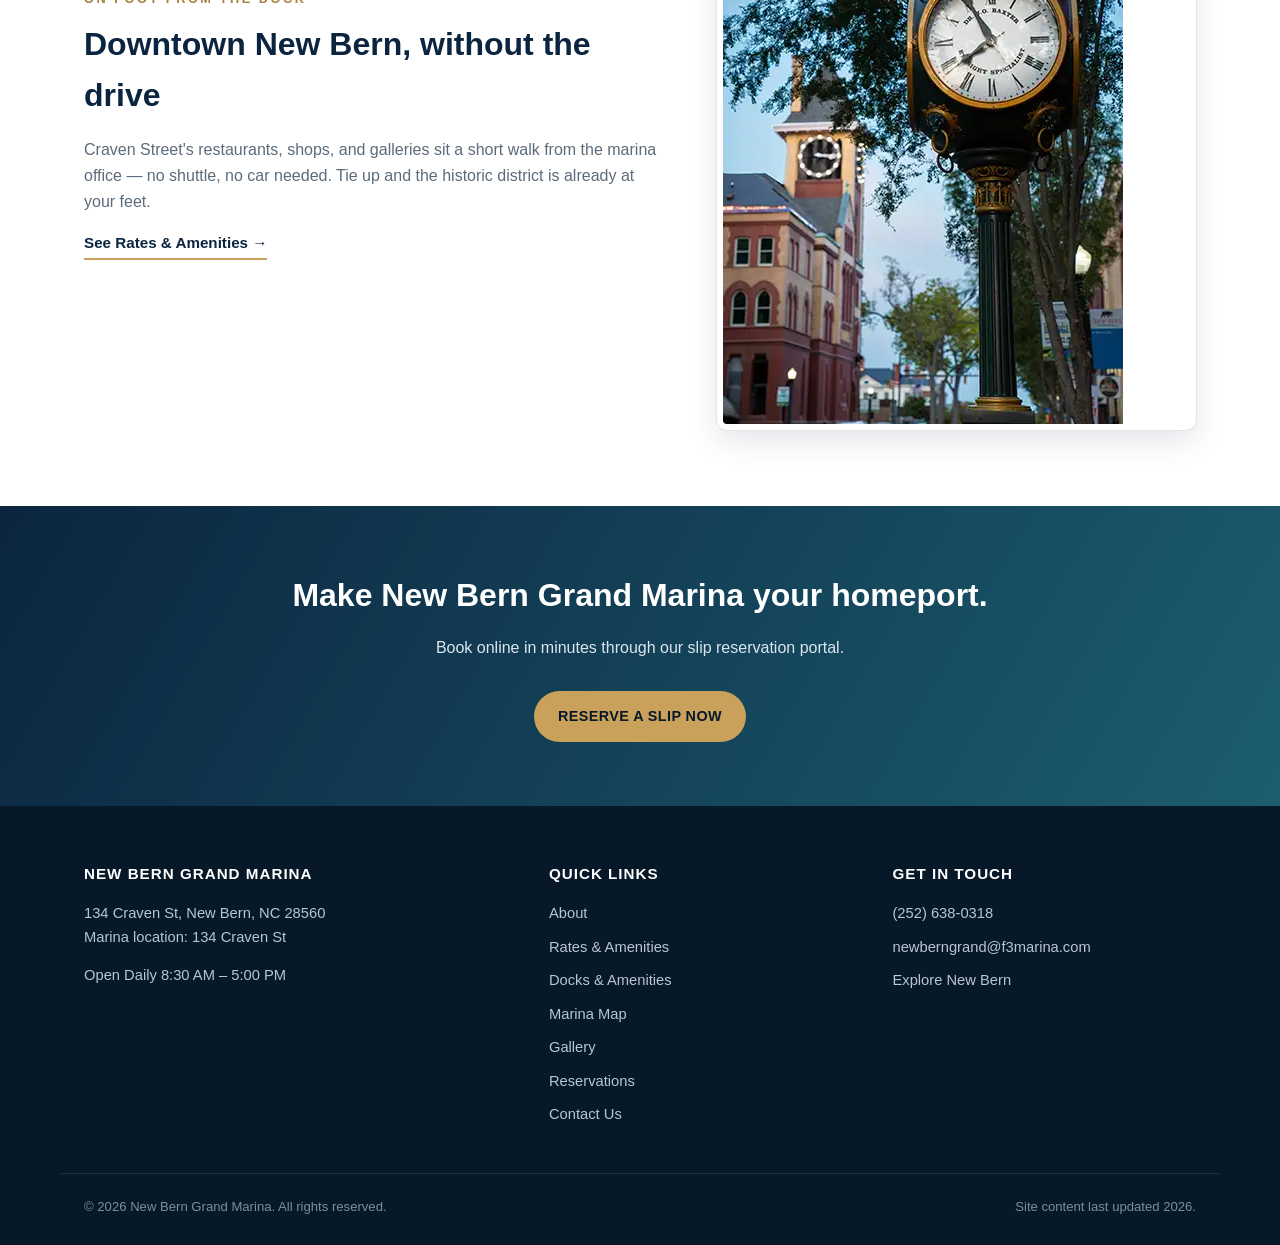
==== commit 347e2aef: "Fix header logo overlapping nav; drop redundant Reservations menu item The header needed more width " ====
--- a/about.html
+++ b/about.html
@@ -32,7 +32,6 @@
       <a href="rates.html">Rates &amp; Amenities</a>
       <a href="marina-map.html">Marina Map</a>
       <a href="gallery.html">Gallery</a>
-      <a href="reservations.html">Reservations</a>
       <a href="contact.html">Contact</a>
       <a href="member-portal.html" id="memberLoginTrigger" class="member-login-link">
         <svg viewBox="0 0 24 24" fill="none" stroke="currentColor" stroke-width="2" stroke-linecap="round" stroke-linejoin="round" aria-hidden="true"><rect x="5" y="11" width="14" height="10" rx="2"/><path d="M8 11V7a4 4 0 0 1 8 0v4"/></svg>
--- a/style.css
+++ b/style.css
@@ -70,11 +70,13 @@
   display: flex;
   align-items: center;
   justify-content: space-between;
-  padding: 14px 0;
+  max-width: 1320px;
+  padding: 14px 24px;
   gap: 20px;
 }
 .brand {
   display: flex;
+  flex-shrink: 0;
   align-items: center;
   gap: 12px;
   color: var(--white);
@@ -108,7 +110,7 @@
 nav.main-nav {
   display: flex;
   align-items: center;
-  gap: 18px;
+  gap: 16px;
 }
 nav.main-nav a {
   color: #dce6f0;
@@ -631,7 +633,7 @@
   .boat-icon { display: none; }
 }
 
-@media (max-width: 1180px) {
+@media (max-width: 1280px) {
   nav.main-nav {
     position: absolute;
     top: 100%;
@@ -649,16 +651,15 @@
   .nav-toggle { display: block; }
   .nav-cta { margin-top: 6px; }
 
-  /* Surface Marina Map & Reservations near the top of the mobile menu */
+  /* Surface Marina Map right under Home in the mobile menu */
   nav.main-nav a:nth-child(1) { order: 1; }
-  nav.main-nav a:nth-child(2) { order: 4; }
-  nav.main-nav a:nth-child(3) { order: 5; }
+  nav.main-nav a:nth-child(2) { order: 3; }
+  nav.main-nav a:nth-child(3) { order: 4; }
   nav.main-nav a:nth-child(4) { order: 2; }
-  nav.main-nav a:nth-child(5) { order: 6; }
-  nav.main-nav a:nth-child(6) { order: 3; }
+  nav.main-nav a:nth-child(5) { order: 5; }
+  nav.main-nav a:nth-child(6) { order: 6; }
   nav.main-nav a:nth-child(7) { order: 7; }
-  nav.main-nav a:nth-child(8) { order: 9; }
-  nav.main-nav a:nth-child(9) { order: 8; }
+  nav.main-nav a:nth-child(8) { order: 8; }
 }
 
 @media (max-width: 720px) {
@@ -710,7 +711,8 @@
 }
 
 @media (max-width: 480px) {
-  .brand { min-width: 0; }
+  .nav-wrap { padding-left: 10px; padding-right: 10px; gap: 8px; }
+  .brand { min-width: 0; flex-shrink: 1; }
   .brand-text { min-width: 0; overflow: hidden; }
   .brand-text .name {
     font-size: 0.95rem;
